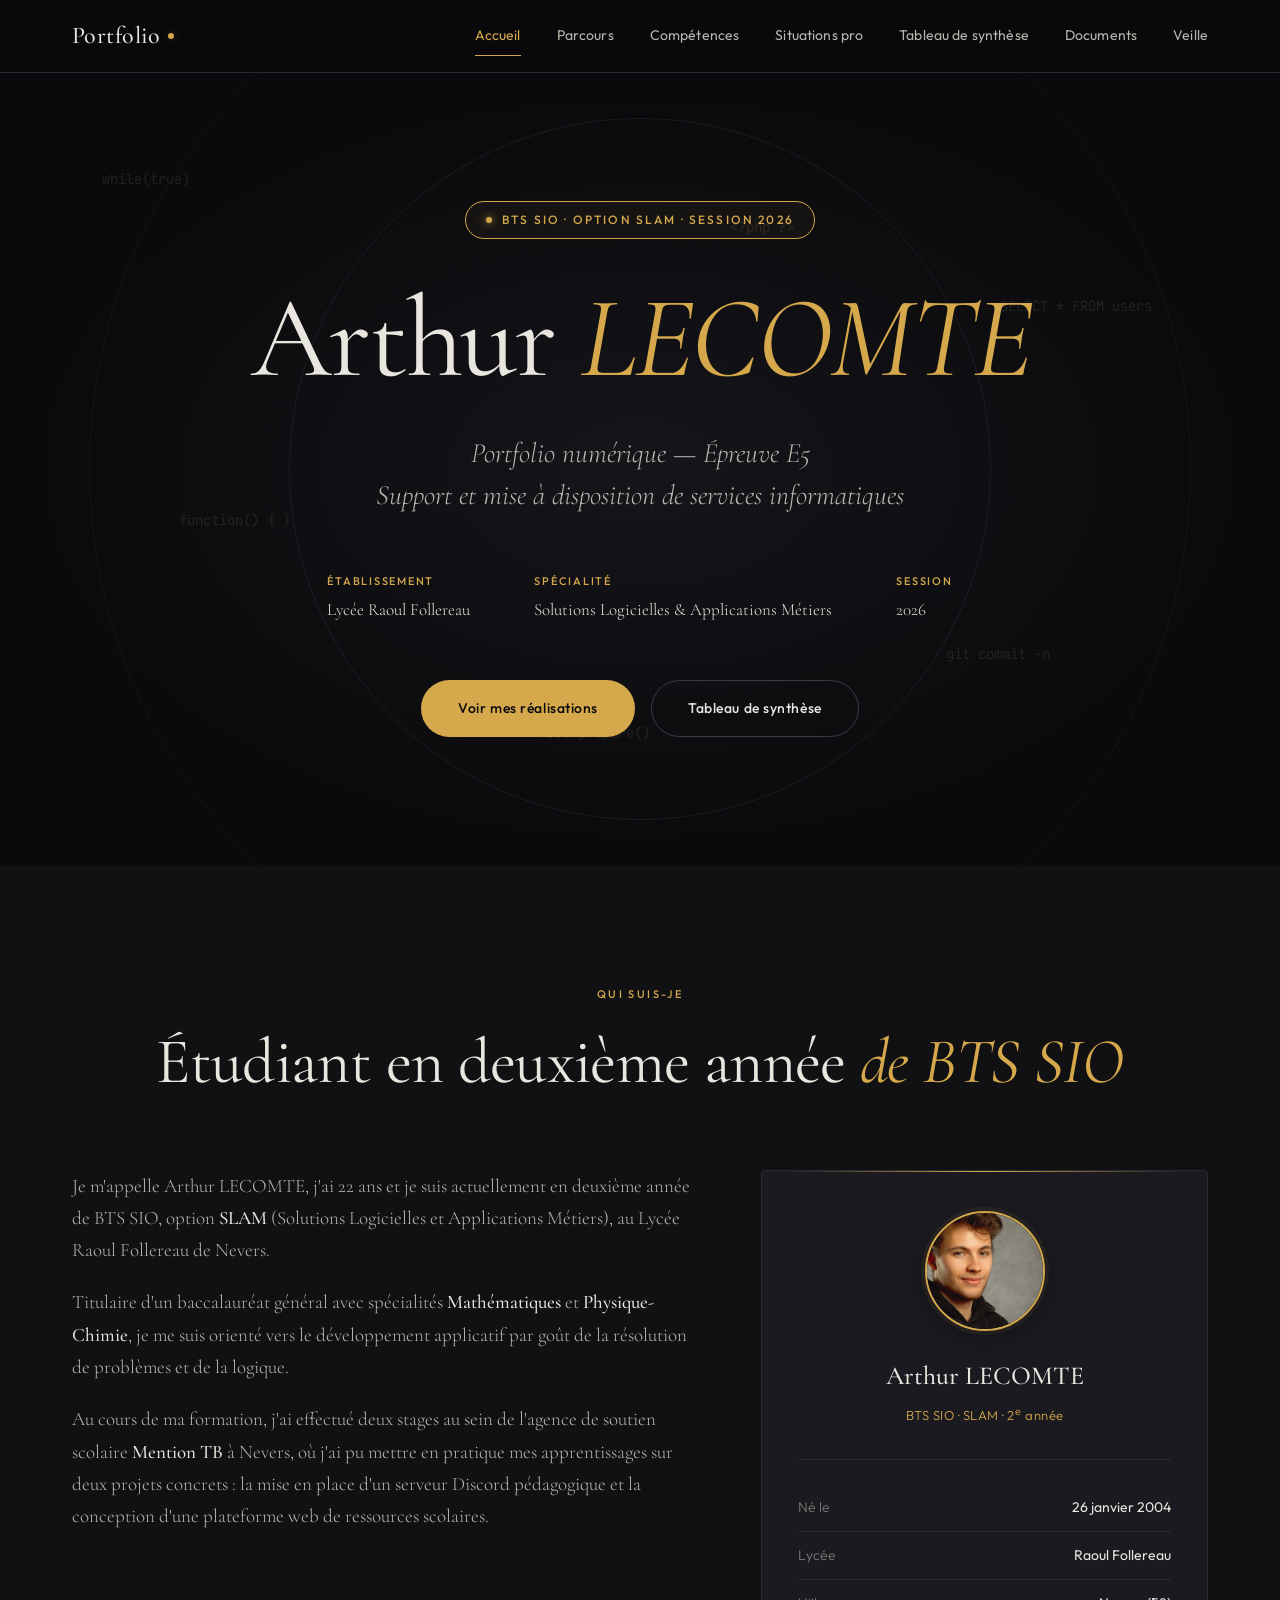
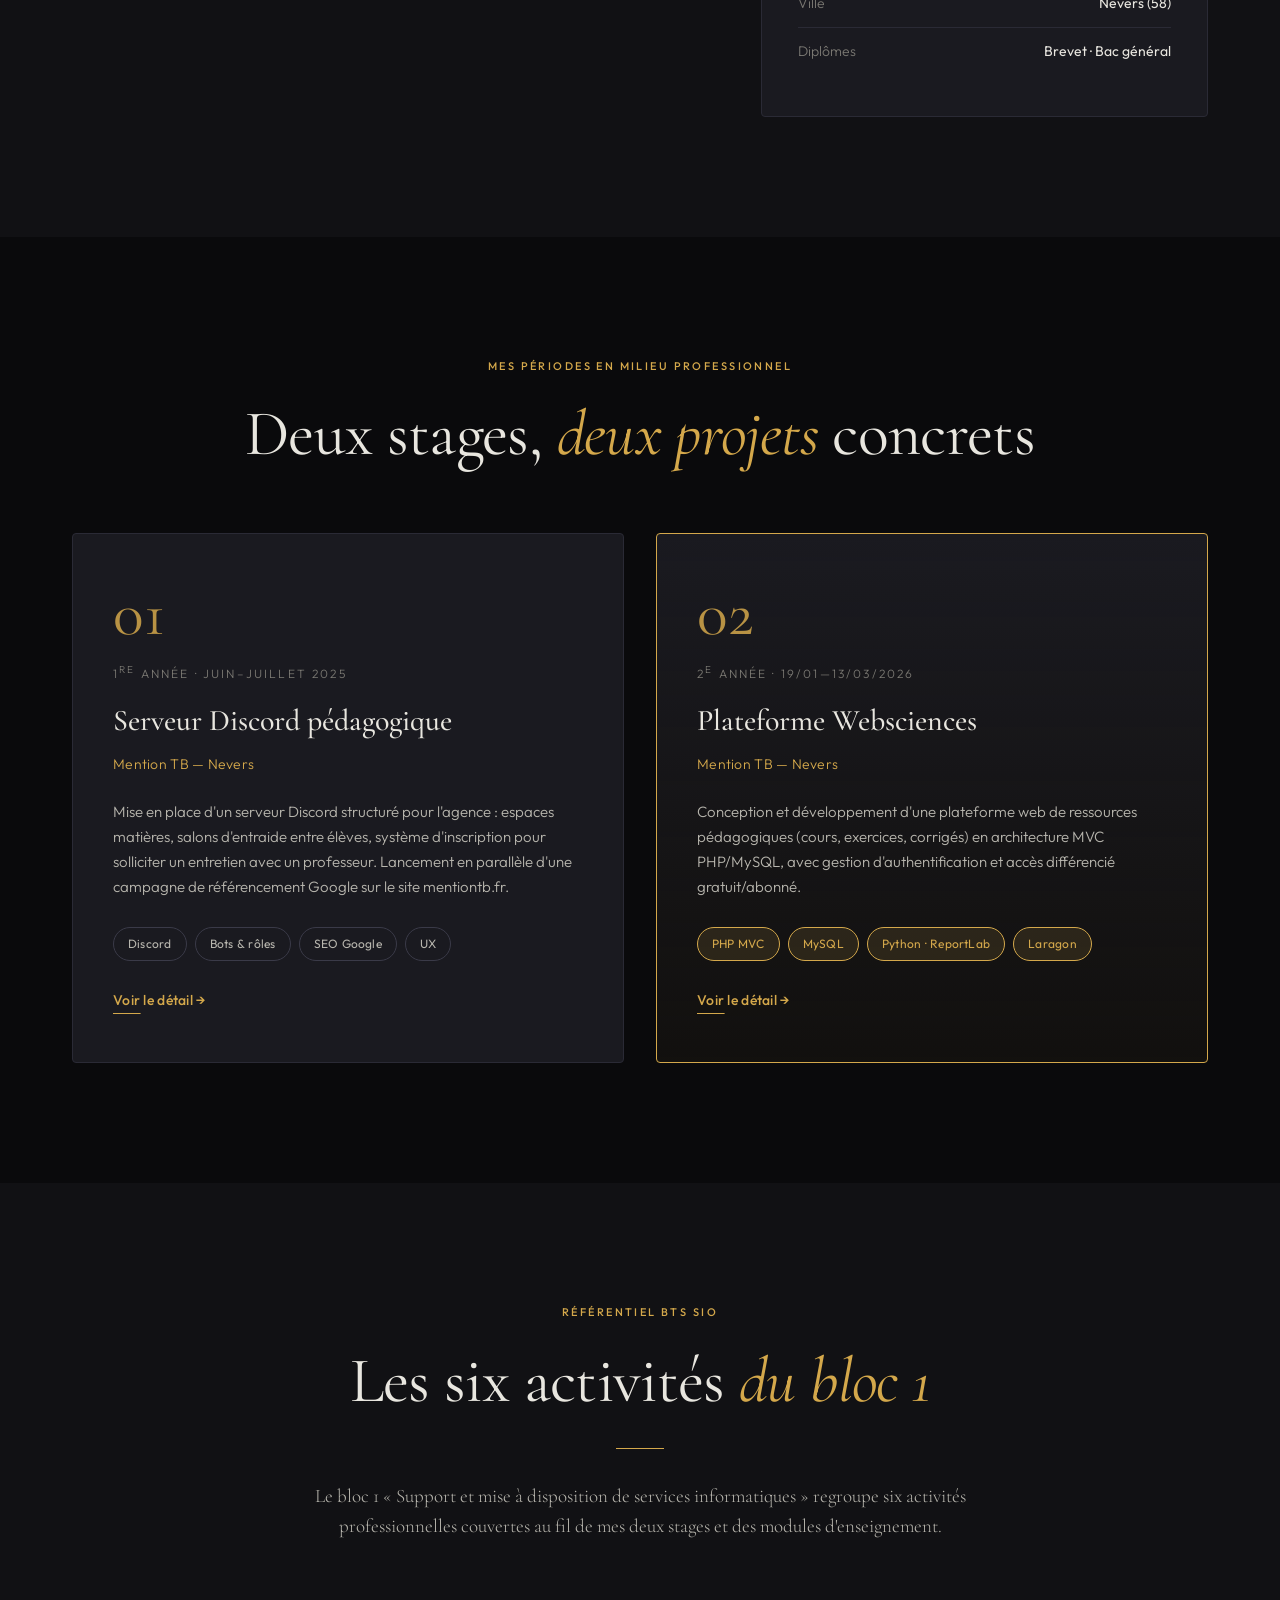
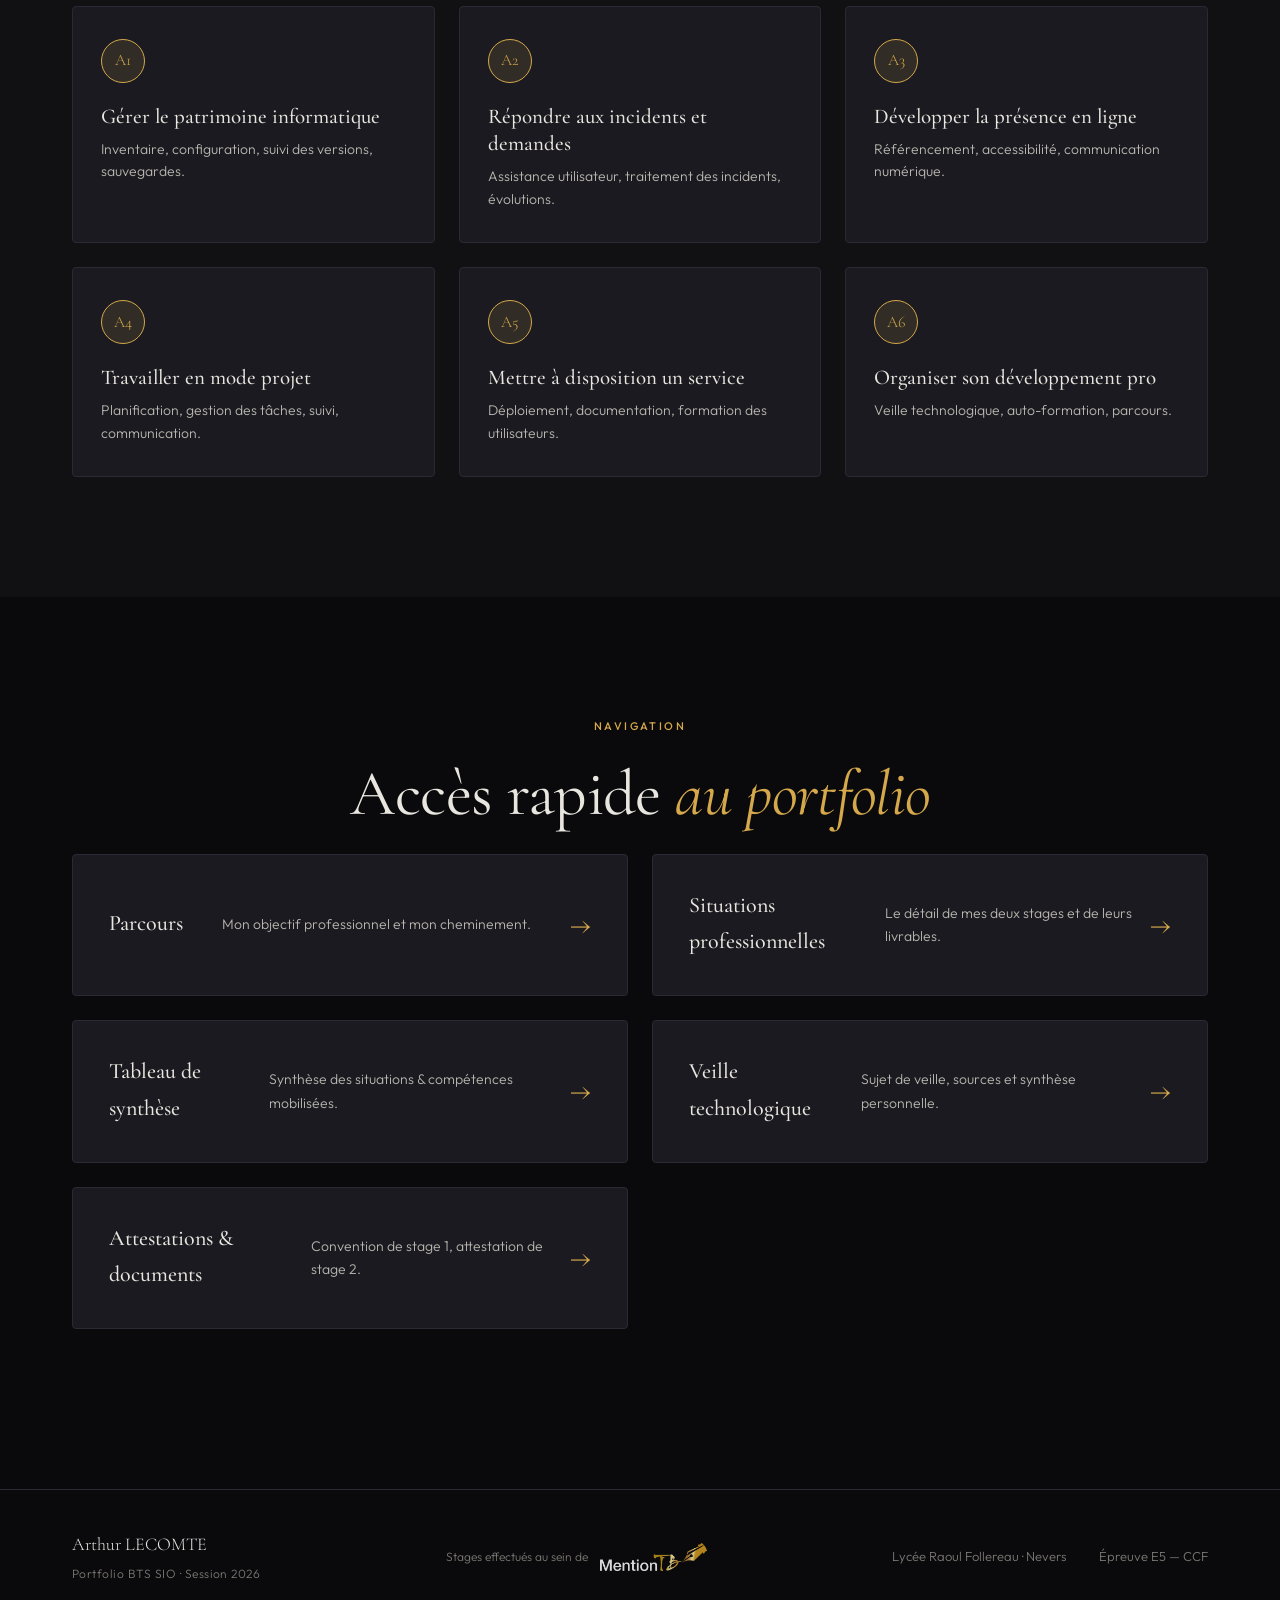
==== index.html @ dc60a065 "Add files via upload" ====
<!DOCTYPE html>
<html lang="fr">
<head>
  <meta charset="UTF-8">
  <meta name="viewport" content="width=device-width, initial-scale=1.0">
  <title>Portfolio BTS SIO — Arthur LECOMTE</title>
  <meta name="description" content="Portfolio numérique BTS SIO option SLAM d'Arthur LECOMTE — Lycée Raoul Follereau, Nevers — Session 2026. Présentation de mes deux situations professionnelles : serveur Discord pédagogique et plateforme web Websciences.">
  <meta name="author" content="Arthur LECOMTE">
  <meta name="keywords" content="Portfolio, BTS SIO, SLAM, Arthur LECOMTE, Lycée Raoul Follereau, Nevers, PHP MVC, MySQL, Discord, Websciences, Mention TB, développement web">
  <meta name="robots" content="index, follow">

  <!-- Open Graph / Facebook -->
  <meta property="og:type" content="website">
  <meta property="og:title" content="Portfolio BTS SIO — Arthur LECOMTE">
  <meta property="og:description" content="Portfolio numérique BTS SIO option SLAM — Lycée Raoul Follereau, Session 2026. Deux situations professionnelles documentées.">
  <meta property="og:image" content="assets/arthur-avatar.jpg">
  <meta property="og:locale" content="fr_FR">

  <!-- Twitter -->
  <meta name="twitter:card" content="summary_large_image">
  <meta name="twitter:title" content="Portfolio BTS SIO — Arthur LECOMTE">
  <meta name="twitter:description" content="Portfolio numérique BTS SIO option SLAM — Session 2026">

  <link rel="preconnect" href="https://fonts.googleapis.com">
  <link rel="preconnect" href="https://fonts.gstatic.com" crossorigin>
  <link href="https://fonts.googleapis.com/css2?family=Cormorant+Garamond:ital,wght@0,400;0,500;0,600;0,700;1,400;1,500&family=Outfit:wght@300;400;500;600;700&family=JetBrains+Mono:wght@400;500&display=swap" rel="stylesheet">
  <link rel="stylesheet" href="css/style.css">
</head>
<body>

<!-- ============== HEADER ============== -->
<header class="site-header">
  <div class="container header-inner">
    <a href="index.html" class="logo">
      <span class="logo-text">Portfolio</span>
      <span class="logo-dot"></span>
    </a>
    <nav class="main-nav">
      <a href="index.html" class="active">Accueil</a>
      <a href="pages/parcours.html">Parcours</a>
      <a href="pages/competences.html">Compétences</a>
      <a href="pages/situations.html">Situations pro</a>
      <a href="pages/tableau-synthese.html">Tableau de synthèse</a>
      <a href="pages/attestations.html">Documents</a>
      <a href="pages/veille.html">Veille</a>
    </nav>
  </div>
</header>

<!-- ============== HERO ============== -->
<section class="hero">
  <div class="hero-bg-formulas" aria-hidden="true">
    <span style="top:12%;left:8%">while(true)</span>
    <span style="top:28%;right:10%">SELECT * FROM users</span>
    <span style="top:55%;left:14%">function() { }</span>
    <span style="top:72%;right:18%">git commit -m</span>
    <span style="top:18%;right:38%">&lt;?php ?&gt;</span>
    <span style="top:82%;left:42%">PDO::prepare()</span>
  </div>

  <div class="container hero-inner">
    <div class="hero-tag">
      <span class="dot"></span>
      BTS SIO · OPTION SLAM · SESSION 2026
    </div>

    <h1 class="hero-title">
      Arthur <em>LECOMTE</em>
    </h1>

    <p class="hero-subtitle">
      Portfolio numérique — Épreuve E5<br>
      Support et mise à disposition de services informatiques
    </p>

    <div class="hero-meta">
      <div class="meta-item">
        <span class="meta-label">Établissement</span>
        <span class="meta-value">Lycée Raoul Follereau</span>
      </div>
      <div class="meta-item">
        <span class="meta-label">Spécialité</span>
        <span class="meta-value">Solutions Logicielles &amp; Applications Métiers</span>
      </div>
      <div class="meta-item">
        <span class="meta-label">Session</span>
        <span class="meta-value">2026</span>
      </div>
    </div>

    <div class="hero-cta">
      <a href="pages/situations.html" class="btn btn-primary">Voir mes réalisations</a>
      <a href="pages/tableau-synthese.html" class="btn btn-ghost">Tableau de synthèse</a>
    </div>
  </div>
</section>

<!-- ============== PRÉSENTATION ============== -->
<section class="section section-presentation">
  <div class="container">
    <div class="section-eyebrow">Qui suis-je</div>
    <h2 class="section-title">Étudiant en deuxième année <em>de BTS SIO</em></h2>

    <div class="presentation-grid">
      <div class="presentation-text">
        <!-- ═══════════════════════════════════════════════════════════════
             TEXTE MODIFIABLE — Présentation courte (page d'accueil)
             ═══════════════════════════════════════════════════════════════ -->
        <p>Je m'appelle Arthur LECOMTE, j'ai 22 ans et je suis actuellement en deuxième année de BTS SIO, option <strong>SLAM</strong> (Solutions Logicielles et Applications Métiers), au Lycée Raoul Follereau de Nevers.</p>
        <p>Titulaire d'un baccalauréat général avec spécialités <strong>Mathématiques</strong> et <strong>Physique-Chimie</strong>, je me suis orienté vers le développement applicatif par goût de la résolution de problèmes et de la logique.</p>
        <p>Au cours de ma formation, j'ai effectué deux stages au sein de l'agence de soutien scolaire <strong>Mention TB</strong> à Nevers, où j'ai pu mettre en pratique mes apprentissages sur deux projets concrets : la mise en place d'un serveur Discord pédagogique et la conception d'une plateforme web de ressources scolaires.</p>
        <!-- ═══════════════════════════════════════════════════════════════
             FIN
             ═══════════════════════════════════════════════════════════════ -->
      </div>

      <aside class="profile-card">
        <div class="profile-avatar">
          <img src="assets/arthur-avatar.jpg" alt="Portrait d'Arthur LECOMTE">
        </div>
        <h3 class="profile-name">Arthur LECOMTE</h3>
        <p class="profile-role">BTS SIO · SLAM · 2<sup>e</sup> année</p>
        <ul class="profile-info">
          <li><span>Né le</span><strong>26 janvier 2004</strong></li>
          <li><span>Lycée</span><strong>Raoul Follereau</strong></li>
          <li><span>Ville</span><strong>Nevers (58)</strong></li>
          <li><span>Diplômes</span><strong>Brevet · Bac général</strong></li>
        </ul>
      </aside>
    </div>
  </div>
</section>

<!-- ============== STAGES ============== -->
<section class="section section-stages">
  <div class="container">
    <div class="section-eyebrow">Mes périodes en milieu professionnel</div>
    <h2 class="section-title">Deux stages, <em>deux projets</em> concrets</h2>

    <div class="stages-grid">
      <article class="stage-card">
        <div class="stage-number">01</div>
        <div class="stage-period">1<sup>re</sup> année · Juin–juillet 2025</div>
        <h3 class="stage-title">Serveur Discord pédagogique</h3>
        <p class="stage-place">Mention TB — Nevers</p>
        <!-- ═══ TEXTE MODIFIABLE — Description courte du stage 1 (carte d'accueil) ═══ -->
        <p class="stage-desc">Mise en place d'un serveur Discord structuré pour l'agence : espaces matières, salons d'entraide entre élèves, système d'inscription pour solliciter un entretien avec un professeur. Lancement en parallèle d'une campagne de référencement Google sur le site mentiontb.fr.</p>
        <!-- ═══ FIN ═══ -->
        <div class="stage-tags">
          <span class="tag">Discord</span>
          <span class="tag">Bots &amp; rôles</span>
          <span class="tag">SEO Google</span>
          <span class="tag">UX</span>
        </div>
        <a href="pages/situation1-discord.html" class="stage-link">Voir le détail →</a>
      </article>

      <article class="stage-card stage-card-featured">
        <div class="stage-number">02</div>
        <div class="stage-period">2<sup>e</sup> année · 19/01—13/03/2026</div>
        <h3 class="stage-title">Plateforme Websciences</h3>
        <p class="stage-place">Mention TB — Nevers</p>
        <!-- ═══ TEXTE MODIFIABLE — Description courte du stage 2 (carte d'accueil) ═══ -->
        <p class="stage-desc">Conception et développement d'une plateforme web de ressources pédagogiques (cours, exercices, corrigés) en architecture MVC PHP/MySQL, avec gestion d'authentification et accès différencié gratuit/abonné.</p>
        <!-- ═══ FIN ═══ -->
        <div class="stage-tags">
          <span class="tag tag-gold">PHP MVC</span>
          <span class="tag tag-gold">MySQL</span>
          <span class="tag tag-gold">Python · ReportLab</span>
          <span class="tag tag-gold">Laragon</span>
        </div>
        <a href="pages/situation2-websciences.html" class="stage-link">Voir le détail →</a>
      </article>
    </div>
  </div>
</section>

<!-- ============== ACTIVITÉS DU BLOC 1 ============== -->
<section class="section section-bloc1">
  <div class="container">
    <div class="section-eyebrow">Référentiel BTS SIO</div>
    <h2 class="section-title">Les six activités <em>du bloc 1</em></h2>
    <p class="section-lead">Le bloc 1 « Support et mise à disposition de services informatiques » regroupe six activités professionnelles couvertes au fil de mes deux stages et des modules d'enseignement.</p>

    <div class="bloc1-grid">
      <a href="pages/competences.html#a1" class="bloc-card">
        <div class="bloc-icon">A1</div>
        <h3>Gérer le patrimoine informatique</h3>
        <p>Inventaire, configuration, suivi des versions, sauvegardes.</p>
      </a>
      <a href="pages/competences.html#a2" class="bloc-card">
        <div class="bloc-icon">A2</div>
        <h3>Répondre aux incidents et demandes</h3>
        <p>Assistance utilisateur, traitement des incidents, évolutions.</p>
      </a>
      <a href="pages/competences.html#a3" class="bloc-card">
        <div class="bloc-icon">A3</div>
        <h3>Développer la présence en ligne</h3>
        <p>Référencement, accessibilité, communication numérique.</p>
      </a>
      <a href="pages/competences.html#a4" class="bloc-card">
        <div class="bloc-icon">A4</div>
        <h3>Travailler en mode projet</h3>
        <p>Planification, gestion des tâches, suivi, communication.</p>
      </a>
      <a href="pages/competences.html#a5" class="bloc-card">
        <div class="bloc-icon">A5</div>
        <h3>Mettre à disposition un service</h3>
        <p>Déploiement, documentation, formation des utilisateurs.</p>
      </a>
      <a href="pages/competences.html#a6" class="bloc-card">
        <div class="bloc-icon">A6</div>
        <h3>Organiser son développement pro</h3>
        <p>Veille technologique, auto-formation, parcours.</p>
      </a>
    </div>
  </div>
</section>

<!-- ============== ACCÈS RAPIDE ============== -->
<section class="section section-quick">
  <div class="container">
    <div class="section-eyebrow">Navigation</div>
    <h2 class="section-title">Accès rapide <em>au portfolio</em></h2>

    <div class="quick-grid">
      <a href="pages/parcours.html" class="quick-card">
        <h3>Parcours</h3>
        <p>Mon objectif professionnel et mon cheminement.</p>
        <span class="quick-arrow">→</span>
      </a>
      <a href="pages/situations.html" class="quick-card">
        <h3>Situations professionnelles</h3>
        <p>Le détail de mes deux stages et de leurs livrables.</p>
        <span class="quick-arrow">→</span>
      </a>
      <a href="pages/tableau-synthese.html" class="quick-card">
        <h3>Tableau de synthèse</h3>
        <p>Synthèse des situations &amp; compétences mobilisées.</p>
        <span class="quick-arrow">→</span>
      </a>
      <a href="pages/veille.html" class="quick-card">
        <h3>Veille technologique</h3>
        <p>Sujet de veille, sources et synthèse personnelle.</p>
        <span class="quick-arrow">→</span>
      </a>
      <a href="pages/attestations.html" class="quick-card">
        <h3>Attestations &amp; documents</h3>
        <p>Convention de stage 1, attestation de stage 2.</p>
        <span class="quick-arrow">→</span>
      </a>
    </div>
  </div>
</section>

<!-- ============== FOOTER ============== -->
<footer class="site-footer">
  <div class="container footer-inner">
    <div class="footer-brand">
      <span class="footer-logo">Arthur LECOMTE</span>
      <span class="footer-tag">Portfolio BTS SIO · Session 2026</span>
    </div>
    <div class="footer-partner">
      <span>Stages effectués au sein de</span>
      <img src="assets/logo-mention-tb.png" alt="Mention TB">
    </div>
    <div class="footer-meta">
      <span>Lycée Raoul Follereau · Nevers</span>
      <span>Épreuve E5 — CCF</span>
    </div>
  </div>
</footer>

<script src="js/main.js"></script>
</body>
</html>
---- css/style.css ----
/* ==========================================================================
   PORTFOLIO BTS SIO — ARTHUR LECOMTE
   Charte graphique : noir profond / or / blanc cassé
   Inspirée de la plateforme Websciences (cohérence du dossier pro)
   ========================================================================== */

/* ----- RESET & BASE ----- */
* { margin: 0; padding: 0; box-sizing: border-box; }

:root {
  /* Couleurs */
  --bg-deep:        #0a0a0c;
  --bg:             #111114;
  --bg-elev:        #17171c;
  --bg-card:        #1a1a20;
  --bg-card-hover:  #20202a;
  --border:         #2a2a35;
  --border-strong:  #3a3a48;

  --gold:           #d4a84b;
  --gold-bright:    #f0c674;
  --gold-soft:      rgba(212, 168, 75, 0.12);
  --gold-glow:      rgba(212, 168, 75, 0.25);

  --text:           #e8e6df;
  --text-soft:      #b8b6ae;
  --text-muted:     #7a7872;
  --text-dim:       #4a4843;

  --accent-green:   #5d9b7a;

  /* Typographie */
  --font-serif:     'Cormorant Garamond', 'Times New Roman', Georgia, serif;
  --font-sans:      'Outfit', -apple-system, BlinkMacSystemFont, 'Segoe UI', sans-serif;
  --font-mono:      'JetBrains Mono', 'SF Mono', Consolas, monospace;

  /* Espacement */
  --container:      1200px;
  --container-narrow: 920px;
}

html { scroll-behavior: smooth; }

body {
  font-family: var(--font-sans);
  font-weight: 300;
  font-size: 16px;
  line-height: 1.65;
  color: var(--text);
  background: var(--bg-deep);
  overflow-x: hidden;
  -webkit-font-smoothing: antialiased;
  -moz-osx-font-smoothing: grayscale;
}

img { max-width: 100%; height: auto; display: block; }
a { color: inherit; text-decoration: none; }

.container {
  width: 100%;
  max-width: var(--container);
  margin: 0 auto;
  padding: 0 32px;
}
.container-narrow { max-width: var(--container-narrow); }

em { font-style: italic; color: var(--gold); }

/* ==========================================================================
   HEADER
   ========================================================================== */
.site-header {
  position: sticky;
  top: 0;
  z-index: 100;
  background: rgba(10, 10, 12, 0.85);
  backdrop-filter: blur(16px);
  -webkit-backdrop-filter: blur(16px);
  border-bottom: 1px solid var(--border);
}

.header-inner {
  display: flex;
  justify-content: space-between;
  align-items: center;
  height: 72px;
}

.logo {
  display: flex;
  align-items: center;
  gap: 8px;
  font-family: var(--font-serif);
  font-size: 24px;
  font-weight: 500;
  letter-spacing: 0.02em;
}
.logo-text { color: var(--text); }
.logo-dot {
  width: 6px;
  height: 6px;
  border-radius: 50%;
  background: var(--gold);
  box-shadow: 0 0 12px var(--gold-glow);
}

.main-nav {
  display: flex;
  gap: 36px;
}
.main-nav a {
  position: relative;
  font-size: 14px;
  font-weight: 400;
  color: var(--text-soft);
  letter-spacing: 0.01em;
  transition: color 0.2s;
  padding: 4px 0;
}
.main-nav a:hover { color: var(--text); }
.main-nav a.active { color: var(--gold); }
.main-nav a.active::after {
  content: '';
  position: absolute;
  bottom: -4px;
  left: 0;
  right: 0;
  height: 1px;
  background: var(--gold);
}

/* ==========================================================================
   HERO
   ========================================================================== */
.hero {
  position: relative;
  min-height: 88vh;
  display: flex;
  align-items: center;
  background: radial-gradient(ellipse at center, #15151a 0%, var(--bg-deep) 70%);
  overflow: hidden;
  padding: 80px 0;
}

.hero::before {
  content: '';
  position: absolute;
  width: 700px;
  height: 700px;
  border: 1px solid var(--border);
  border-radius: 50%;
  top: 50%;
  left: 50%;
  transform: translate(-50%, -50%);
  opacity: 0.5;
}
.hero::after {
  content: '';
  position: absolute;
  width: 1100px;
  height: 1100px;
  border: 1px solid var(--border);
  border-radius: 50%;
  top: 50%;
  left: 50%;
  transform: translate(-50%, -50%);
  opacity: 0.3;
}

.hero-bg-formulas {
  position: absolute;
  inset: 0;
  pointer-events: none;
}
.hero-bg-formulas span {
  position: absolute;
  font-family: var(--font-mono);
  font-size: 14px;
  color: var(--text-dim);
  opacity: 0.4;
  white-space: nowrap;
}

.hero-inner {
  position: relative;
  text-align: center;
  z-index: 2;
}

.hero-tag {
  display: inline-flex;
  align-items: center;
  gap: 10px;
  padding: 8px 20px;
  border: 1px solid var(--gold);
  border-radius: 100px;
  font-size: 12px;
  font-weight: 500;
  letter-spacing: 0.18em;
  color: var(--gold);
  margin-bottom: 40px;
  background: rgba(212, 168, 75, 0.04);
}
.hero-tag .dot {
  width: 6px;
  height: 6px;
  background: var(--gold);
  border-radius: 50%;
  box-shadow: 0 0 8px var(--gold);
}

.hero-title {
  font-family: var(--font-serif);
  font-size: clamp(56px, 9vw, 128px);
  font-weight: 400;
  line-height: 1.05;
  letter-spacing: -0.02em;
  margin-bottom: 32px;
  color: var(--text);
}

.hero-subtitle {
  font-family: var(--font-serif);
  font-size: clamp(20px, 2.4vw, 28px);
  font-weight: 300;
  font-style: italic;
  color: var(--text-soft);
  margin-bottom: 56px;
  line-height: 1.5;
}

.hero-meta {
  display: flex;
  justify-content: center;
  gap: 64px;
  margin-bottom: 56px;
  flex-wrap: wrap;
}
.meta-item {
  display: flex;
  flex-direction: column;
  gap: 6px;
  text-align: left;
}
.meta-label {
  font-size: 11px;
  font-weight: 500;
  letter-spacing: 0.16em;
  color: var(--gold);
  text-transform: uppercase;
}
.meta-value {
  font-family: var(--font-serif);
  font-size: 17px;
  color: var(--text);
}

.hero-cta {
  display: flex;
  justify-content: center;
  gap: 16px;
  flex-wrap: wrap;
}

.btn {
  display: inline-flex;
  align-items: center;
  gap: 10px;
  padding: 16px 36px;
  border-radius: 100px;
  font-family: var(--font-sans);
  font-size: 14px;
  font-weight: 500;
  letter-spacing: 0.04em;
  border: 1px solid transparent;
  cursor: pointer;
  transition: all 0.25s;
  white-space: nowrap;
}
.btn-primary {
  background: var(--gold);
  color: #0a0a0c;
  box-shadow: 0 0 0 0 var(--gold-glow);
}
.btn-primary:hover {
  background: var(--gold-bright);
  box-shadow: 0 0 32px var(--gold-glow);
  transform: translateY(-1px);
}
.btn-ghost {
  background: transparent;
  color: var(--text);
  border-color: var(--border-strong);
}
.btn-ghost:hover {
  background: var(--bg-card);
  border-color: var(--gold);
  color: var(--gold);
}

/* ==========================================================================
   SECTIONS GÉNÉRIQUES
   ========================================================================== */
.section {
  padding: 120px 0;
  position: relative;
}

.section-eyebrow {
  display: block;
  font-size: 11px;
  font-weight: 500;
  letter-spacing: 0.22em;
  color: var(--gold);
  text-transform: uppercase;
  text-align: center;
  margin-bottom: 24px;
}

.section-title {
  font-family: var(--font-serif);
  font-size: clamp(36px, 5vw, 64px);
  font-weight: 400;
  line-height: 1.1;
  letter-spacing: -0.01em;
  text-align: center;
  margin-bottom: 24px;
}
.section-title em { font-style: italic; }

.section-lead {
  font-family: var(--font-serif);
  font-size: 19px;
  font-weight: 300;
  line-height: 1.6;
  text-align: center;
  color: var(--text-soft);
  max-width: 720px;
  margin: 0 auto 64px;
}

/* Hairline gold sous le titre */
.section-title + .section-lead::before {
  content: '';
  display: block;
  width: 48px;
  height: 1px;
  background: var(--gold);
  margin: 32px auto 32px;
}

/* ==========================================================================
   PRÉSENTATION
   ========================================================================== */
.section-presentation { background: var(--bg); }

.presentation-grid {
  display: grid;
  grid-template-columns: 1.4fr 1fr;
  gap: 64px;
  align-items: start;
  margin-top: 72px;
}

.presentation-text p {
  font-family: var(--font-serif);
  font-size: 19px;
  font-weight: 300;
  line-height: 1.7;
  color: var(--text-soft);
  margin-bottom: 20px;
}
.presentation-text p strong {
  color: var(--text);
  font-weight: 500;
}

.profile-card {
  background: var(--bg-card);
  border: 1px solid var(--border);
  border-radius: 4px;
  padding: 40px 36px;
  text-align: center;
  position: relative;
}
.profile-card::before {
  content: '';
  position: absolute;
  top: 0; left: 24px; right: 24px;
  height: 1px;
  background: linear-gradient(to right, transparent, var(--gold), transparent);
}

.profile-avatar {
  width: 120px;
  height: 120px;
  margin: 0 auto 24px;
  border-radius: 50%;
  border: 2px solid var(--gold);
  overflow: hidden;
  box-shadow: 0 0 0 4px rgba(212, 168, 75, 0.08), 0 6px 24px rgba(0, 0, 0, 0.4);
  position: relative;
}
.profile-avatar img {
  width: 100%;
  height: 100%;
  object-fit: cover;
  object-position: center 28%;
  display: block;
}

.profile-name {
  font-family: var(--font-serif);
  font-size: 26px;
  font-weight: 500;
  color: var(--text);
  margin-bottom: 6px;
}

.profile-role {
  font-size: 13px;
  letter-spacing: 0.04em;
  color: var(--gold);
  margin-bottom: 32px;
}

.profile-info {
  list-style: none;
  text-align: left;
  border-top: 1px solid var(--border);
  padding-top: 24px;
}
.profile-info li {
  display: flex;
  justify-content: space-between;
  padding: 12px 0;
  border-bottom: 1px solid var(--border);
  font-size: 14px;
}
.profile-info li:last-child { border-bottom: none; }
.profile-info span { color: var(--text-muted); }
.profile-info strong { color: var(--text); font-weight: 400; }

/* Avatar plus grand pour la page parcours */
.profile-avatar-lg {
  width: 220px;
  height: 220px;
  margin: 0 auto 36px;
  border-radius: 50%;
  border: 2px solid var(--gold);
  overflow: hidden;
  box-shadow: 0 0 0 6px rgba(212, 168, 75, 0.06),
              0 0 40px rgba(212, 168, 75, 0.15),
              0 8px 32px rgba(0, 0, 0, 0.5);
}
.profile-avatar-lg img {
  width: 100%;
  height: 100%;
  object-fit: cover;
  object-position: center 25%;
  display: block;
}

/* Bloc identité de l'organisme dans une page situation */
.org-logo-block {
  display: flex;
  align-items: center;
  gap: 28px;
  background: var(--bg-card);
  border: 1px solid var(--border);
  border-radius: 4px;
  padding: 28px 32px;
  margin: 8px 0 40px;
}
.org-logo-block img {
  width: 220px;
  height: auto;
  flex-shrink: 0;
}
.org-logo-info {
  border-left: 1px solid var(--border);
  padding-left: 28px;
  flex: 1;
}
.org-logo-info .org-name {
  font-family: var(--font-serif);
  font-size: 22px;
  color: var(--text);
  margin-bottom: 6px;
}
.org-logo-info .org-detail {
  font-size: 13px;
  color: var(--text-muted);
  line-height: 1.6;
}
.org-logo-info .org-detail strong { color: var(--text-soft); font-weight: 500; }

/* Attestations */
.attestations-grid {
  display: grid;
  grid-template-columns: repeat(2, 1fr);
  gap: 20px;
  margin: 32px 0;
}
.attestation-card {
  display: flex;
  align-items: center;
  gap: 16px;
  background: var(--bg-card);
  border: 1px solid var(--border);
  border-left: 3px solid var(--gold);
  border-radius: 0 4px 4px 0;
  padding: 20px 24px;
  text-decoration: none;
  color: inherit;
  transition: all 0.25s;
}
.attestation-card:hover {
  background: var(--bg-card-hover);
  transform: translateX(4px);
  border-left-color: var(--gold-bright);
}
.attestation-icon {
  width: 44px;
  height: 44px;
  border: 1px solid var(--gold);
  border-radius: 50%;
  display: flex;
  align-items: center;
  justify-content: center;
  background: var(--gold-soft);
  flex-shrink: 0;
  font-family: var(--font-serif);
  font-size: 17px;
  color: var(--gold);
}
.attestation-info { flex: 1; }
.attestation-title {
  font-family: var(--font-serif);
  font-size: 17px;
  color: var(--text);
  margin-bottom: 2px;
}
.attestation-meta {
  font-size: 12px;
  color: var(--text-muted);
  letter-spacing: 0.04em;
}

@media (max-width: 700px) {
  .org-logo-block { flex-direction: column; align-items: flex-start; }
  .org-logo-info { border-left: none; padding-left: 0; border-top: 1px solid var(--border); padding-top: 20px; width: 100%; }
  .org-logo-block img { width: 180px; }
  .attestations-grid { grid-template-columns: 1fr; }
}

/* ==========================================================================
   STAGES
   ========================================================================== */
.section-stages { background: var(--bg-deep); }

.stages-grid {
  display: grid;
  grid-template-columns: repeat(2, 1fr);
  gap: 32px;
  margin-top: 64px;
}

.stage-card {
  background: var(--bg-card);
  border: 1px solid var(--border);
  border-radius: 4px;
  padding: 48px 40px;
  position: relative;
  transition: all 0.3s;
  display: flex;
  flex-direction: column;
}
.stage-card:hover {
  border-color: var(--border-strong);
  transform: translateY(-4px);
}
.stage-card-featured {
  border-color: var(--gold);
  background: linear-gradient(180deg, var(--bg-card) 0%, rgba(212, 168, 75, 0.04) 100%);
}
.stage-card-featured:hover {
  box-shadow: 0 0 48px rgba(212, 168, 75, 0.15);
}

.stage-number {
  font-family: var(--font-serif);
  font-size: 64px;
  font-weight: 400;
  color: var(--gold);
  line-height: 1;
  opacity: 0.85;
  margin-bottom: 16px;
}

.stage-period {
  font-size: 12px;
  letter-spacing: 0.18em;
  text-transform: uppercase;
  color: var(--text-muted);
  margin-bottom: 12px;
}

.stage-title {
  font-family: var(--font-serif);
  font-size: 30px;
  font-weight: 500;
  margin-bottom: 8px;
  color: var(--text);
}

.stage-place {
  font-size: 14px;
  color: var(--gold);
  margin-bottom: 24px;
  letter-spacing: 0.02em;
}

.stage-desc {
  font-size: 15px;
  line-height: 1.65;
  color: var(--text-soft);
  margin-bottom: 28px;
  flex-grow: 1;
}

.stage-tags {
  display: flex;
  flex-wrap: wrap;
  gap: 8px;
  margin-bottom: 28px;
}
.tag {
  display: inline-block;
  padding: 6px 14px;
  border: 1px solid var(--border-strong);
  border-radius: 100px;
  font-size: 12px;
  font-weight: 400;
  color: var(--text-soft);
  letter-spacing: 0.02em;
}
.tag-gold {
  border-color: var(--gold);
  color: var(--gold);
  background: var(--gold-soft);
}

.stage-link {
  font-size: 14px;
  font-weight: 500;
  color: var(--gold);
  letter-spacing: 0.02em;
  align-self: flex-start;
  position: relative;
  padding-bottom: 2px;
}
.stage-link::after {
  content: '';
  position: absolute;
  bottom: 0;
  left: 0;
  right: 0;
  height: 1px;
  background: var(--gold);
  transform: scaleX(0.3);
  transform-origin: left;
  transition: transform 0.3s;
}
.stage-link:hover::after { transform: scaleX(1); }

/* ==========================================================================
   ACTIVITÉS BLOC 1
   ========================================================================== */
.section-bloc1 { background: var(--bg); }

.bloc1-grid {
  display: grid;
  grid-template-columns: repeat(3, 1fr);
  gap: 24px;
}

.bloc-card {
  background: var(--bg-card);
  border: 1px solid var(--border);
  border-radius: 4px;
  padding: 32px 28px;
  transition: all 0.25s;
  display: block;
  position: relative;
  overflow: hidden;
}
.bloc-card::before {
  content: '';
  position: absolute;
  top: 0; left: 0;
  width: 0; height: 1px;
  background: var(--gold);
  transition: width 0.4s ease;
}
.bloc-card:hover {
  background: var(--bg-card-hover);
  border-color: var(--border-strong);
}
.bloc-card:hover::before { width: 100%; }

.bloc-icon {
  width: 44px;
  height: 44px;
  border: 1px solid var(--gold);
  border-radius: 50%;
  display: flex;
  align-items: center;
  justify-content: center;
  font-family: var(--font-serif);
  font-size: 16px;
  color: var(--gold);
  margin-bottom: 20px;
  background: var(--gold-soft);
}

.bloc-card h3 {
  font-family: var(--font-serif);
  font-size: 21px;
  font-weight: 500;
  color: var(--text);
  margin-bottom: 8px;
  line-height: 1.3;
}

.bloc-card p {
  font-size: 14px;
  color: var(--text-soft);
  line-height: 1.6;
}

/* ==========================================================================
   ACCÈS RAPIDE
   ========================================================================== */
.section-quick { background: var(--bg-deep); padding-bottom: 160px; }

.quick-grid {
  display: grid;
  grid-template-columns: repeat(2, 1fr);
  gap: 24px;
}

.quick-card {
  display: flex;
  align-items: center;
  justify-content: space-between;
  background: var(--bg-card);
  border: 1px solid var(--border);
  border-radius: 4px;
  padding: 32px 36px;
  transition: all 0.25s;
}
.quick-card:hover {
  border-color: var(--gold);
  background: var(--bg-card-hover);
}
.quick-card h3 {
  font-family: var(--font-serif);
  font-size: 22px;
  font-weight: 500;
  color: var(--text);
  margin-bottom: 4px;
}
.quick-card p {
  font-size: 14px;
  color: var(--text-soft);
}
.quick-arrow {
  font-family: var(--font-serif);
  font-size: 32px;
  color: var(--gold);
  transition: transform 0.25s;
}
.quick-card:hover .quick-arrow { transform: translateX(6px); }

/* ==========================================================================
   FOOTER
   ========================================================================== */
.site-footer {
  background: var(--bg-deep);
  border-top: 1px solid var(--border);
  padding: 40px 0;
}
.footer-inner {
  display: flex;
  justify-content: space-between;
  align-items: center;
  flex-wrap: wrap;
  gap: 24px;
}
.footer-brand {
  display: flex;
  flex-direction: column;
  gap: 4px;
}
.footer-logo {
  font-family: var(--font-serif);
  font-size: 18px;
  color: var(--text);
}
.footer-tag {
  font-size: 12px;
  color: var(--text-muted);
  letter-spacing: 0.04em;
}
.footer-meta {
  display: flex;
  gap: 32px;
  font-size: 13px;
  color: var(--text-muted);
}

/* ==========================================================================
   PAGES INTERNES — LAYOUT
   ========================================================================== */
.page-hero {
  padding: 80px 0 60px;
  background: var(--bg);
  border-bottom: 1px solid var(--border);
  position: relative;
}
.page-hero .container { text-align: center; }

.breadcrumb {
  font-size: 12px;
  letter-spacing: 0.14em;
  color: var(--text-muted);
  text-transform: uppercase;
  margin-bottom: 20px;
}
.breadcrumb a { color: var(--gold); }
.breadcrumb a:hover { color: var(--gold-bright); }
.breadcrumb .sep { margin: 0 8px; color: var(--text-dim); }

.page-title {
  font-family: var(--font-serif);
  font-size: clamp(40px, 6vw, 76px);
  font-weight: 400;
  line-height: 1.1;
  letter-spacing: -0.01em;
  margin-bottom: 24px;
}
.page-title em { color: var(--gold); font-style: italic; }

.page-subtitle {
  font-family: var(--font-serif);
  font-size: 20px;
  font-weight: 300;
  font-style: italic;
  color: var(--text-soft);
  max-width: 720px;
  margin: 0 auto;
}

.page-content {
  padding: 80px 0 120px;
  background: var(--bg-deep);
}

/* Prose typography pour les pages internes */
.prose {
  max-width: var(--container-narrow);
  margin: 0 auto;
}
.prose h2 {
  font-family: var(--font-serif);
  font-size: 36px;
  font-weight: 500;
  color: var(--text);
  margin: 56px 0 24px;
  letter-spacing: -0.01em;
}
.prose h2:first-child { margin-top: 0; }
.prose h3 {
  font-family: var(--font-serif);
  font-size: 24px;
  font-weight: 500;
  color: var(--gold);
  margin: 40px 0 16px;
}
.prose p {
  font-size: 16px;
  line-height: 1.75;
  color: var(--text-soft);
  margin-bottom: 18px;
}
.prose strong { color: var(--text); font-weight: 500; }
.prose ul, .prose ol {
  margin: 16px 0 24px 24px;
  color: var(--text-soft);
}
.prose li {
  margin-bottom: 8px;
  line-height: 1.7;
}
.prose ul li::marker { color: var(--gold); }

.prose blockquote {
  border-left: 2px solid var(--gold);
  padding: 8px 0 8px 24px;
  margin: 32px 0;
  font-family: var(--font-serif);
  font-style: italic;
  font-size: 18px;
  color: var(--text);
}

/* Boîte info */
.info-box {
  background: var(--bg-card);
  border: 1px solid var(--border);
  border-left: 2px solid var(--gold);
  padding: 24px 28px;
  margin: 32px 0;
  border-radius: 0 4px 4px 0;
}
.info-box-title {
  font-family: var(--font-serif);
  font-size: 18px;
  color: var(--gold);
  margin-bottom: 8px;
}

/* ==========================================================================
   TABLEAU DE SYNTHÈSE (page dédiée)
   ========================================================================== */
.synthesis-table {
  width: 100%;
  border-collapse: collapse;
  margin: 32px 0;
  font-size: 14px;
  background: var(--bg-card);
  border: 1px solid var(--border);
}
.synthesis-table th {
  background: var(--bg-elev);
  color: var(--gold);
  font-family: var(--font-sans);
  font-weight: 500;
  font-size: 12px;
  letter-spacing: 0.1em;
  text-transform: uppercase;
  padding: 16px 18px;
  text-align: left;
  border-bottom: 1px solid var(--gold);
}
.synthesis-table td {
  padding: 16px 18px;
  vertical-align: top;
  color: var(--text-soft);
  border-bottom: 1px solid var(--border);
  line-height: 1.55;
}
.synthesis-table tr:last-child td { border-bottom: none; }
.synthesis-table tr:hover td { background: rgba(212, 168, 75, 0.03); }
.synthesis-table strong { color: var(--text); font-weight: 500; }
.synthesis-table .col-period { width: 14%; white-space: nowrap; color: var(--gold); font-size: 13px; }
.synthesis-table .col-stage { width: 18%; }

.comp-pill {
  display: inline-block;
  padding: 3px 10px;
  margin: 2px 3px 2px 0;
  background: var(--gold-soft);
  border: 1px solid var(--gold);
  border-radius: 100px;
  font-size: 11px;
  color: var(--gold-bright);
  letter-spacing: 0.02em;
  white-space: nowrap;
}

/* ==========================================================================
   BLOC ACTIVITÉS DÉTAILLÉ (page compétences)
   ========================================================================== */
.activity-block {
  background: var(--bg-card);
  border: 1px solid var(--border);
  border-radius: 4px;
  padding: 40px 44px;
  margin-bottom: 32px;
  scroll-margin-top: 100px;
}
.activity-block:target {
  border-color: var(--gold);
  box-shadow: 0 0 32px rgba(212, 168, 75, 0.1);
}
.activity-header {
  display: flex;
  gap: 24px;
  align-items: center;
  margin-bottom: 28px;
  padding-bottom: 20px;
  border-bottom: 1px solid var(--border);
}
.activity-num {
  width: 56px;
  height: 56px;
  border: 1px solid var(--gold);
  border-radius: 50%;
  display: flex;
  align-items: center;
  justify-content: center;
  font-family: var(--font-serif);
  font-size: 22px;
  color: var(--gold);
  background: var(--gold-soft);
  flex-shrink: 0;
}
.activity-title {
  font-family: var(--font-serif);
  font-size: 28px;
  font-weight: 500;
  color: var(--text);
  letter-spacing: -0.01em;
}

.competences-list {
  list-style: none;
  margin-bottom: 24px;
}
.competences-list li {
  display: flex;
  align-items: flex-start;
  gap: 14px;
  padding: 10px 0;
  font-size: 15px;
  line-height: 1.6;
  color: var(--text-soft);
  border-bottom: 1px solid var(--border);
}
.competences-list li:last-child { border-bottom: none; }
.competences-list li::before {
  content: '';
  flex-shrink: 0;
  width: 6px;
  height: 6px;
  margin-top: 8px;
  background: var(--gold);
  border-radius: 50%;
}

.realisation-box {
  background: var(--bg);
  border: 1px solid var(--border);
  padding: 20px 24px;
  margin: 12px 0;
  border-radius: 4px;
}
.realisation-stage {
  font-size: 11px;
  letter-spacing: 0.18em;
  text-transform: uppercase;
  color: var(--gold);
  margin-bottom: 6px;
}
.realisation-title {
  font-family: var(--font-serif);
  font-size: 17px;
  color: var(--text);
  margin-bottom: 6px;
}
.realisation-desc {
  font-size: 14px;
  color: var(--text-soft);
  line-height: 1.6;
}

/* ==========================================================================
   PAGE SITUATION DÉTAILLÉE
   ========================================================================== */
.situation-meta {
  display: grid;
  grid-template-columns: repeat(4, 1fr);
  gap: 0;
  background: var(--bg-card);
  border: 1px solid var(--border);
  border-radius: 4px;
  margin-bottom: 48px;
}
.situation-meta-item {
  padding: 24px;
  border-right: 1px solid var(--border);
}
.situation-meta-item:last-child { border-right: none; }
.situation-meta-label {
  font-size: 11px;
  letter-spacing: 0.16em;
  text-transform: uppercase;
  color: var(--gold);
  margin-bottom: 8px;
}
.situation-meta-value {
  font-family: var(--font-serif);
  font-size: 18px;
  color: var(--text);
}

.tech-stack {
  display: flex;
  flex-wrap: wrap;
  gap: 12px;
  margin: 24px 0 40px;
}
.tech-stack .tech {
  padding: 8px 16px;
  background: var(--bg-card);
  border: 1px solid var(--border-strong);
  border-radius: 4px;
  font-family: var(--font-mono);
  font-size: 13px;
  color: var(--text);
}
.tech-stack .tech.tech-primary {
  border-color: var(--gold);
  color: var(--gold);
  background: var(--gold-soft);
}

/* Schema box */
.schema-box {
  background: var(--bg-card);
  border: 1px solid var(--border);
  border-radius: 4px;
  padding: 32px;
  margin: 32px 0;
  text-align: center;
}
.schema-box svg { max-width: 100%; height: auto; }
.schema-caption {
  margin-top: 16px;
  font-size: 13px;
  font-style: italic;
  color: var(--text-muted);
}

/* Code excerpts */
.code-block {
  background: #0d0d12;
  border: 1px solid var(--border);
  border-radius: 4px;
  padding: 20px 24px;
  margin: 24px 0;
  overflow-x: auto;
  font-family: var(--font-mono);
  font-size: 13px;
  line-height: 1.6;
  color: #c8c8b8;
}
.code-block .kw { color: var(--gold); }
.code-block .str { color: #88a878; }
.code-block .com { color: var(--text-muted); font-style: italic; }
.code-block .fn { color: #d8b878; }

/* Compétences mobilisées (en bas de page situation) */
.compet-mobilisees {
  margin-top: 48px;
  padding-top: 48px;
  border-top: 1px solid var(--border);
}
.compet-mobilisees h2 {
  font-family: var(--font-serif);
  font-size: 28px;
  margin-bottom: 24px;
}
.compet-grid {
  display: grid;
  grid-template-columns: repeat(2, 1fr);
  gap: 16px;
}
.compet-item {
  padding: 16px 20px;
  background: var(--bg-card);
  border: 1px solid var(--border);
  border-left: 2px solid var(--gold);
  border-radius: 0 4px 4px 0;
}
.compet-code {
  font-family: var(--font-mono);
  font-size: 12px;
  color: var(--gold);
  margin-bottom: 4px;
  letter-spacing: 0.04em;
}
.compet-text {
  font-size: 14px;
  color: var(--text);
  line-height: 1.5;
}

/* Navigation entre situations */
.situation-nav {
  display: flex;
  justify-content: space-between;
  margin-top: 64px;
  padding-top: 40px;
  border-top: 1px solid var(--border);
  gap: 24px;
}
.situation-nav a {
  flex: 1;
  padding: 24px 28px;
  border: 1px solid var(--border);
  border-radius: 4px;
  background: var(--bg-card);
  transition: all 0.25s;
}
.situation-nav a:hover {
  border-color: var(--gold);
  background: var(--bg-card-hover);
}
.situation-nav .nav-label {
  font-size: 11px;
  letter-spacing: 0.16em;
  text-transform: uppercase;
  color: var(--text-muted);
  margin-bottom: 6px;
}
.situation-nav .nav-title {
  font-family: var(--font-serif);
  font-size: 20px;
  color: var(--text);
}
.situation-nav .nav-prev { text-align: left; }
.situation-nav .nav-next { text-align: right; }

/* ==========================================================================
   PORTRAIT PAGE PARCOURS & LOGO PARTENAIRE
   ========================================================================== */
.parcours-hero {
  display: grid;
  grid-template-columns: 1fr 280px;
  gap: 56px;
  margin-bottom: 56px;
  align-items: start;
}
.parcours-portrait {
  position: relative;
  border-radius: 4px;
  overflow: hidden;
  border: 1px solid var(--gold);
  box-shadow: 0 8px 32px rgba(0, 0, 0, 0.5);
  aspect-ratio: 3 / 4;
}
.parcours-portrait::after {
  content: '';
  position: absolute;
  inset: 0;
  background: linear-gradient(180deg, transparent 60%, rgba(10, 10, 12, 0.4) 100%);
  pointer-events: none;
}
.parcours-portrait img {
  width: 100%;
  height: 100%;
  object-fit: cover;
  display: block;
}

/* Logo Mention TB sur les pages situations */
.partner-bar {
  display: flex;
  align-items: center;
  gap: 20px;
  padding: 20px 28px;
  background: var(--bg-card);
  border: 1px solid var(--border);
  border-left: 2px solid var(--gold);
  border-radius: 0 4px 4px 0;
  margin: 24px 0 40px;
}
.partner-bar img {
  height: 56px;
  width: auto;
  flex-shrink: 0;
}
.partner-bar-text {
  display: flex;
  flex-direction: column;
  gap: 2px;
}
.partner-bar-label {
  font-size: 11px;
  letter-spacing: 0.16em;
  text-transform: uppercase;
  color: var(--gold);
}
.partner-bar-name {
  font-family: var(--font-serif);
  font-size: 20px;
  color: var(--text);
}
.partner-bar-meta {
  font-size: 13px;
  color: var(--text-muted);
}

/* Documents joints (PDF) */
.doc-link {
  display: inline-flex;
  align-items: center;
  gap: 12px;
  padding: 14px 20px;
  background: var(--bg-card);
  border: 1px solid var(--border-strong);
  border-radius: 4px;
  font-size: 14px;
  color: var(--text);
  transition: all 0.25s;
  margin: 6px 6px 6px 0;
}
.doc-link:hover {
  border-color: var(--gold);
  background: var(--bg-card-hover);
  color: var(--gold);
}
.doc-link::before {
  content: '📄';
  font-size: 18px;
}
.doc-link-meta {
  display: block;
  font-size: 11px;
  color: var(--text-muted);
  letter-spacing: 0.04em;
  margin-top: 2px;
}

/* Footer enrichi avec logo */
.footer-partner {
  display: flex;
  align-items: center;
  gap: 12px;
  font-size: 12px;
  color: var(--text-muted);
}
.footer-partner img {
  height: 28px;
  width: auto;
  opacity: 0.85;
}

@media (max-width: 980px) {
  .parcours-hero { grid-template-columns: 1fr; gap: 32px; }
  .parcours-portrait { max-width: 280px; margin: 0 auto; }
  .partner-bar { flex-direction: column; align-items: flex-start; gap: 12px; padding: 20px; }
}

/* ==========================================================================
   RESPONSIVE
   ========================================================================== */
@media (max-width: 980px) {
  .header-inner { height: auto; padding: 16px 0; flex-direction: column; gap: 14px; }
  .main-nav { flex-wrap: wrap; justify-content: center; gap: 18px 24px; }
  .hero { padding: 60px 0; min-height: auto; }
  .hero-title { font-size: clamp(48px, 12vw, 80px); }
  .hero-meta { gap: 32px; }
  .section { padding: 80px 0; }
  .presentation-grid { grid-template-columns: 1fr; gap: 40px; }
  .stages-grid { grid-template-columns: 1fr; }
  .bloc1-grid { grid-template-columns: 1fr; }
  .quick-grid { grid-template-columns: 1fr; }
  .situation-meta { grid-template-columns: repeat(2, 1fr); }
  .situation-meta-item:nth-child(2) { border-right: none; }
  .situation-meta-item:nth-child(1),
  .situation-meta-item:nth-child(2) { border-bottom: 1px solid var(--border); }
  .compet-grid { grid-template-columns: 1fr; }
  .footer-inner { flex-direction: column; text-align: center; }
  .footer-meta { flex-direction: column; gap: 4px; }
  .synthesis-table { font-size: 12px; }
  .synthesis-table th, .synthesis-table td { padding: 12px 10px; }
  .activity-block { padding: 28px 24px; }
  .activity-header { gap: 16px; }
  .situation-nav { flex-direction: column; }
}

@media (max-width: 600px) {
  .container { padding: 0 20px; }
  .hero-title { font-size: 56px; }
  .hero-meta { flex-direction: column; align-items: center; gap: 20px; }
  .hero-cta { flex-direction: column; align-items: stretch; }
  .btn { justify-content: center; }
  .section-title { font-size: 32px; }
  .stage-card { padding: 32px 24px; }
  .stage-title { font-size: 24px; }
  .situation-meta { grid-template-columns: 1fr; }
  .situation-meta-item { border-right: none; border-bottom: 1px solid var(--border); }
  .situation-meta-item:last-child { border-bottom: none; }
  .synthesis-table { display: block; overflow-x: auto; }
}

/* ==========================================================================
   ANIMATIONS
   ========================================================================== */
@keyframes fadeUp {
  from { opacity: 0; transform: translateY(16px); }
  to   { opacity: 1; transform: translateY(0); }
}
.hero-tag, .hero-title, .hero-subtitle, .hero-meta, .hero-cta {
  animation: fadeUp 0.8s ease backwards;
}
.hero-title       { animation-delay: 0.1s; }
.hero-subtitle    { animation-delay: 0.2s; }
.hero-meta        { animation-delay: 0.3s; }
.hero-cta         { animation-delay: 0.4s; }
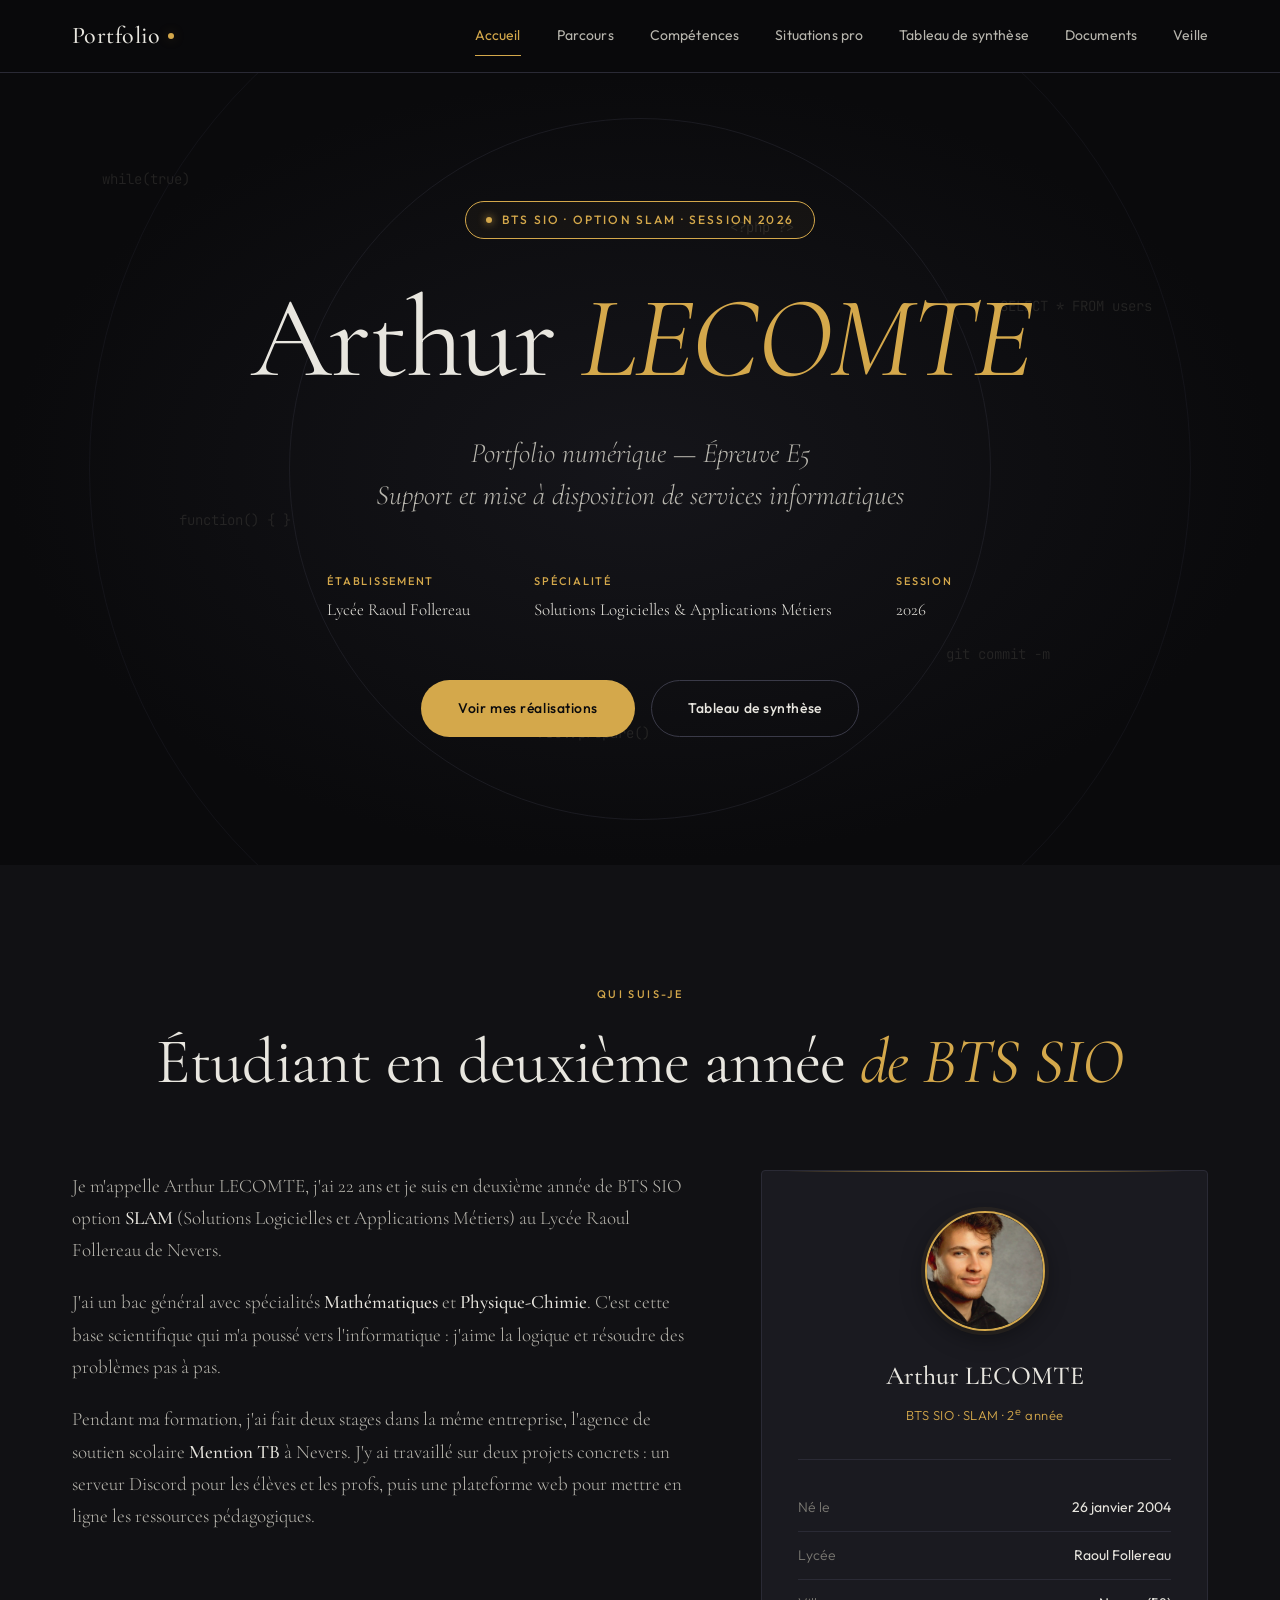
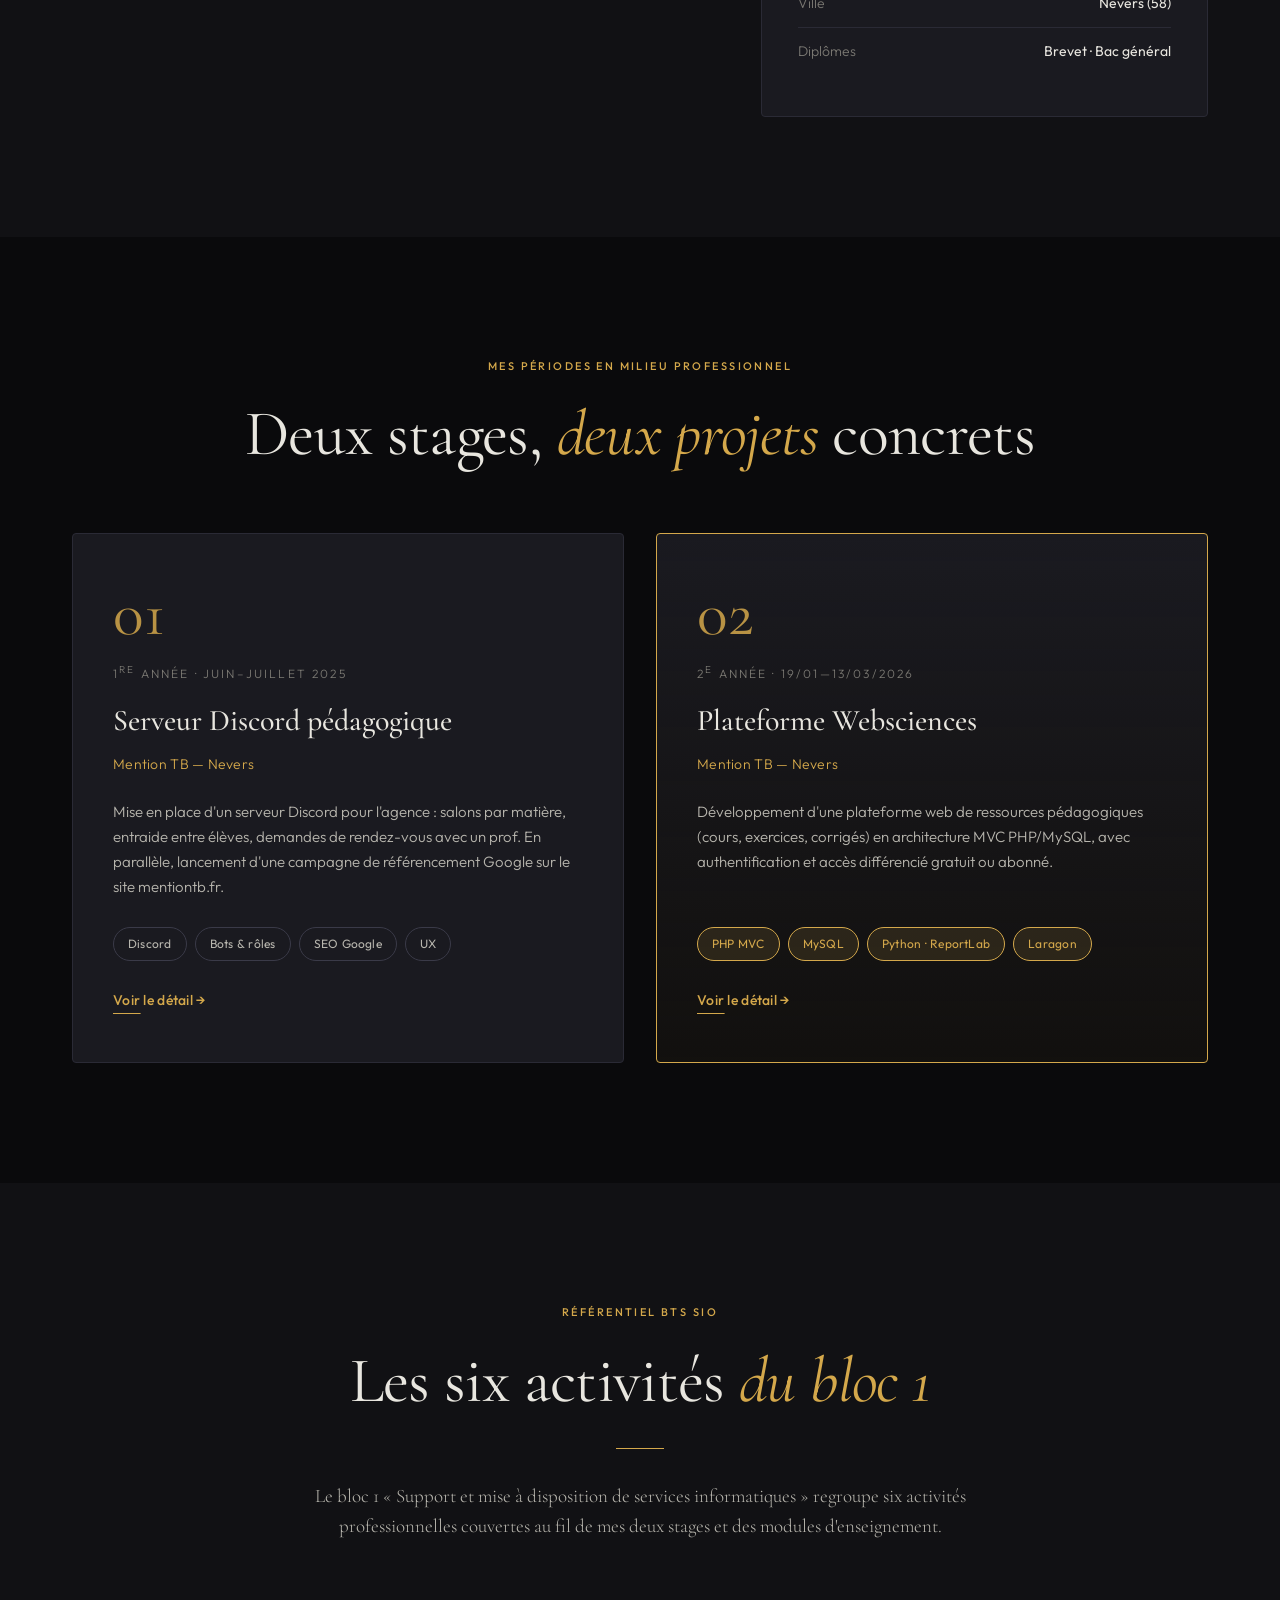
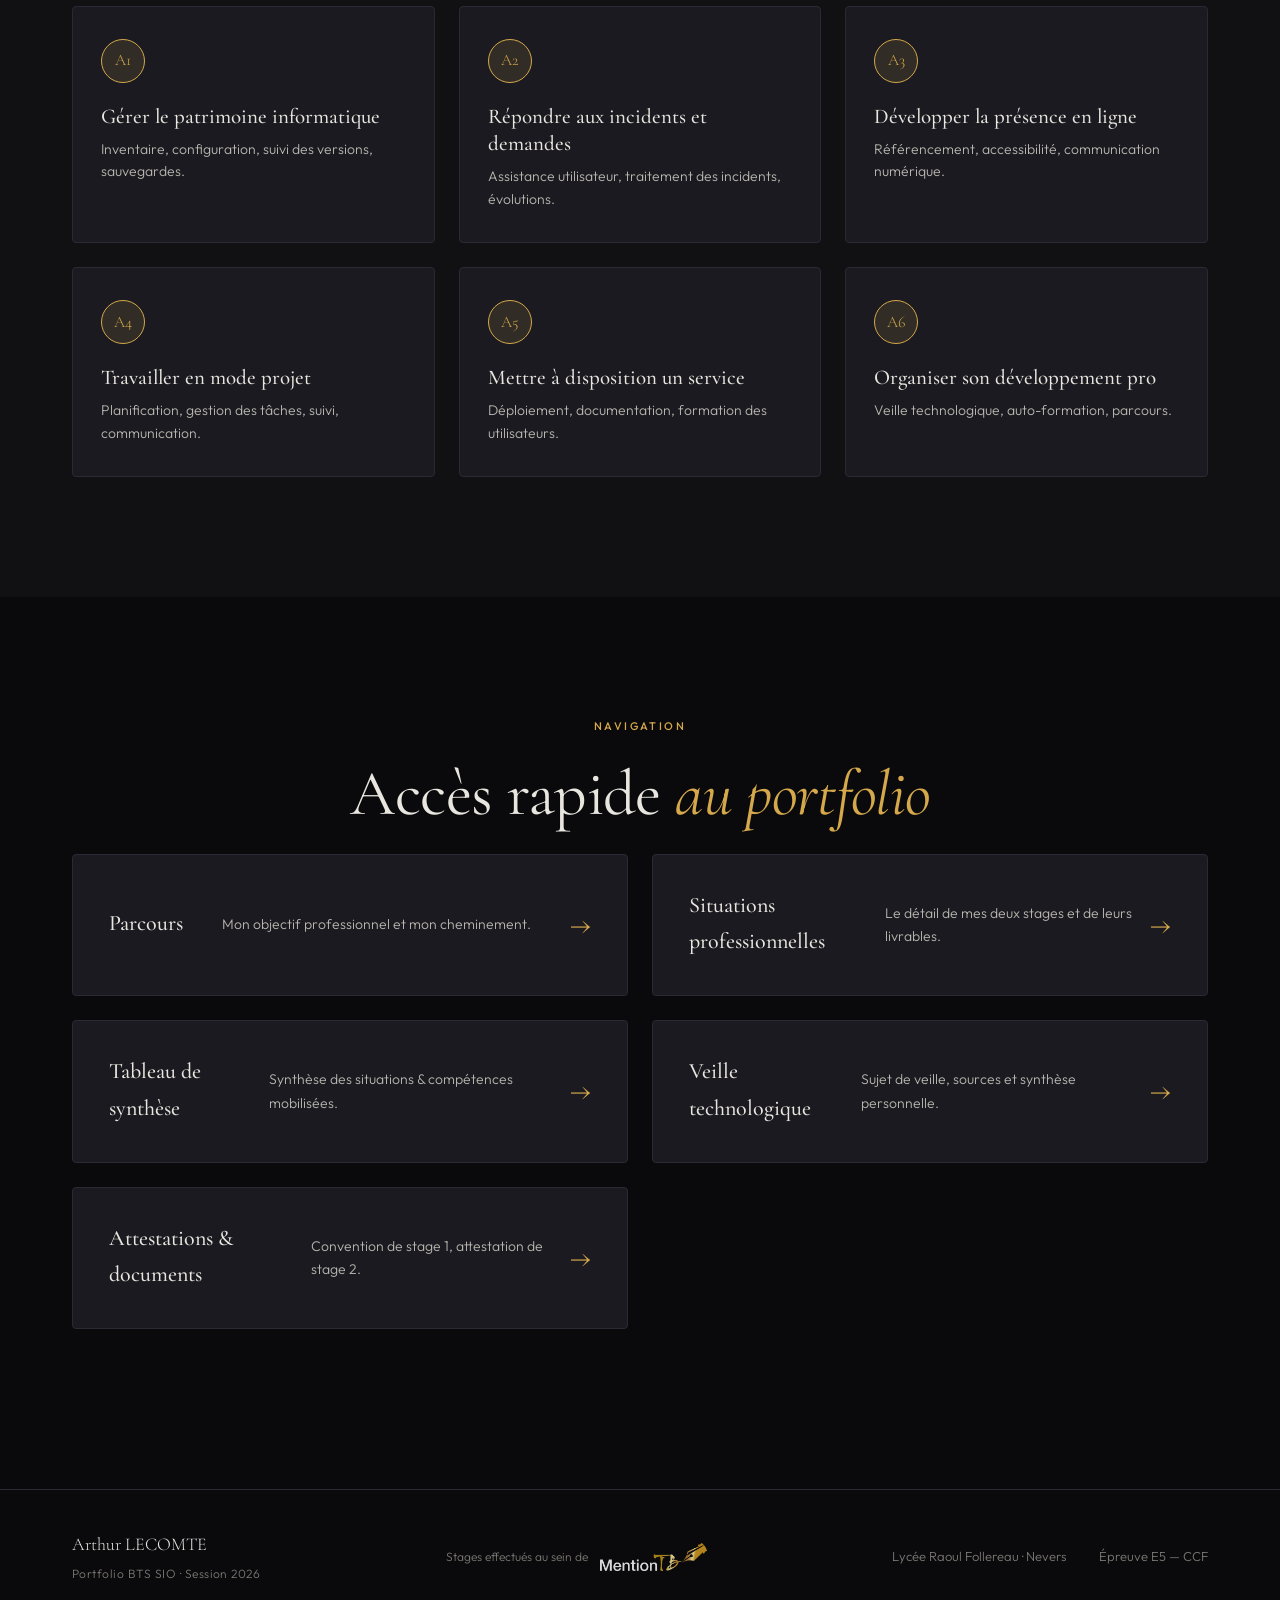
==== commit 5303da4d: "Add files via upload" ====
--- a/index.html
+++ b/index.html
@@ -106,9 +106,9 @@
         <!-- ═══════════════════════════════════════════════════════════════
              TEXTE MODIFIABLE — Présentation courte (page d'accueil)
              ═══════════════════════════════════════════════════════════════ -->
-        <p>Je m'appelle Arthur LECOMTE, j'ai 22 ans et je suis actuellement en deuxième année de BTS SIO, option <strong>SLAM</strong> (Solutions Logicielles et Applications Métiers), au Lycée Raoul Follereau de Nevers.</p>
-        <p>Titulaire d'un baccalauréat général avec spécialités <strong>Mathématiques</strong> et <strong>Physique-Chimie</strong>, je me suis orienté vers le développement applicatif par goût de la résolution de problèmes et de la logique.</p>
-        <p>Au cours de ma formation, j'ai effectué deux stages au sein de l'agence de soutien scolaire <strong>Mention TB</strong> à Nevers, où j'ai pu mettre en pratique mes apprentissages sur deux projets concrets : la mise en place d'un serveur Discord pédagogique et la conception d'une plateforme web de ressources scolaires.</p>
+        <p>Je m'appelle Arthur LECOMTE, j'ai 22 ans et je suis en deuxième année de BTS SIO option <strong>SLAM</strong> (Solutions Logicielles et Applications Métiers) au Lycée Raoul Follereau de Nevers.</p>
+        <p>J'ai un bac général avec spécialités <strong>Mathématiques</strong> et <strong>Physique-Chimie</strong>. C'est cette base scientifique qui m'a poussé vers l'informatique : j'aime la logique et résoudre des problèmes pas à pas.</p>
+        <p>Pendant ma formation, j'ai fait deux stages dans la même entreprise, l'agence de soutien scolaire <strong>Mention TB</strong> à Nevers. J'y ai travaillé sur deux projets concrets : un serveur Discord pour les élèves et les profs, puis une plateforme web pour mettre en ligne les ressources pédagogiques.</p>
         <!-- ═══════════════════════════════════════════════════════════════
              FIN
              ═══════════════════════════════════════════════════════════════ -->
@@ -144,7 +144,7 @@
         <h3 class="stage-title">Serveur Discord pédagogique</h3>
         <p class="stage-place">Mention TB — Nevers</p>
         <!-- ═══ TEXTE MODIFIABLE — Description courte du stage 1 (carte d'accueil) ═══ -->
-        <p class="stage-desc">Mise en place d'un serveur Discord structuré pour l'agence : espaces matières, salons d'entraide entre élèves, système d'inscription pour solliciter un entretien avec un professeur. Lancement en parallèle d'une campagne de référencement Google sur le site mentiontb.fr.</p>
+        <p class="stage-desc">Mise en place d'un serveur Discord pour l'agence : salons par matière, entraide entre élèves, demandes de rendez-vous avec un prof. En parallèle, lancement d'une campagne de référencement Google sur le site mentiontb.fr.</p>
         <!-- ═══ FIN ═══ -->
         <div class="stage-tags">
           <span class="tag">Discord</span>
@@ -161,7 +161,7 @@
         <h3 class="stage-title">Plateforme Websciences</h3>
         <p class="stage-place">Mention TB — Nevers</p>
         <!-- ═══ TEXTE MODIFIABLE — Description courte du stage 2 (carte d'accueil) ═══ -->
-        <p class="stage-desc">Conception et développement d'une plateforme web de ressources pédagogiques (cours, exercices, corrigés) en architecture MVC PHP/MySQL, avec gestion d'authentification et accès différencié gratuit/abonné.</p>
+        <p class="stage-desc">Développement d'une plateforme web de ressources pédagogiques (cours, exercices, corrigés) en architecture MVC PHP/MySQL, avec authentification et accès différencié gratuit ou abonné.</p>
         <!-- ═══ FIN ═══ -->
         <div class="stage-tags">
           <span class="tag tag-gold">PHP MVC</span>
